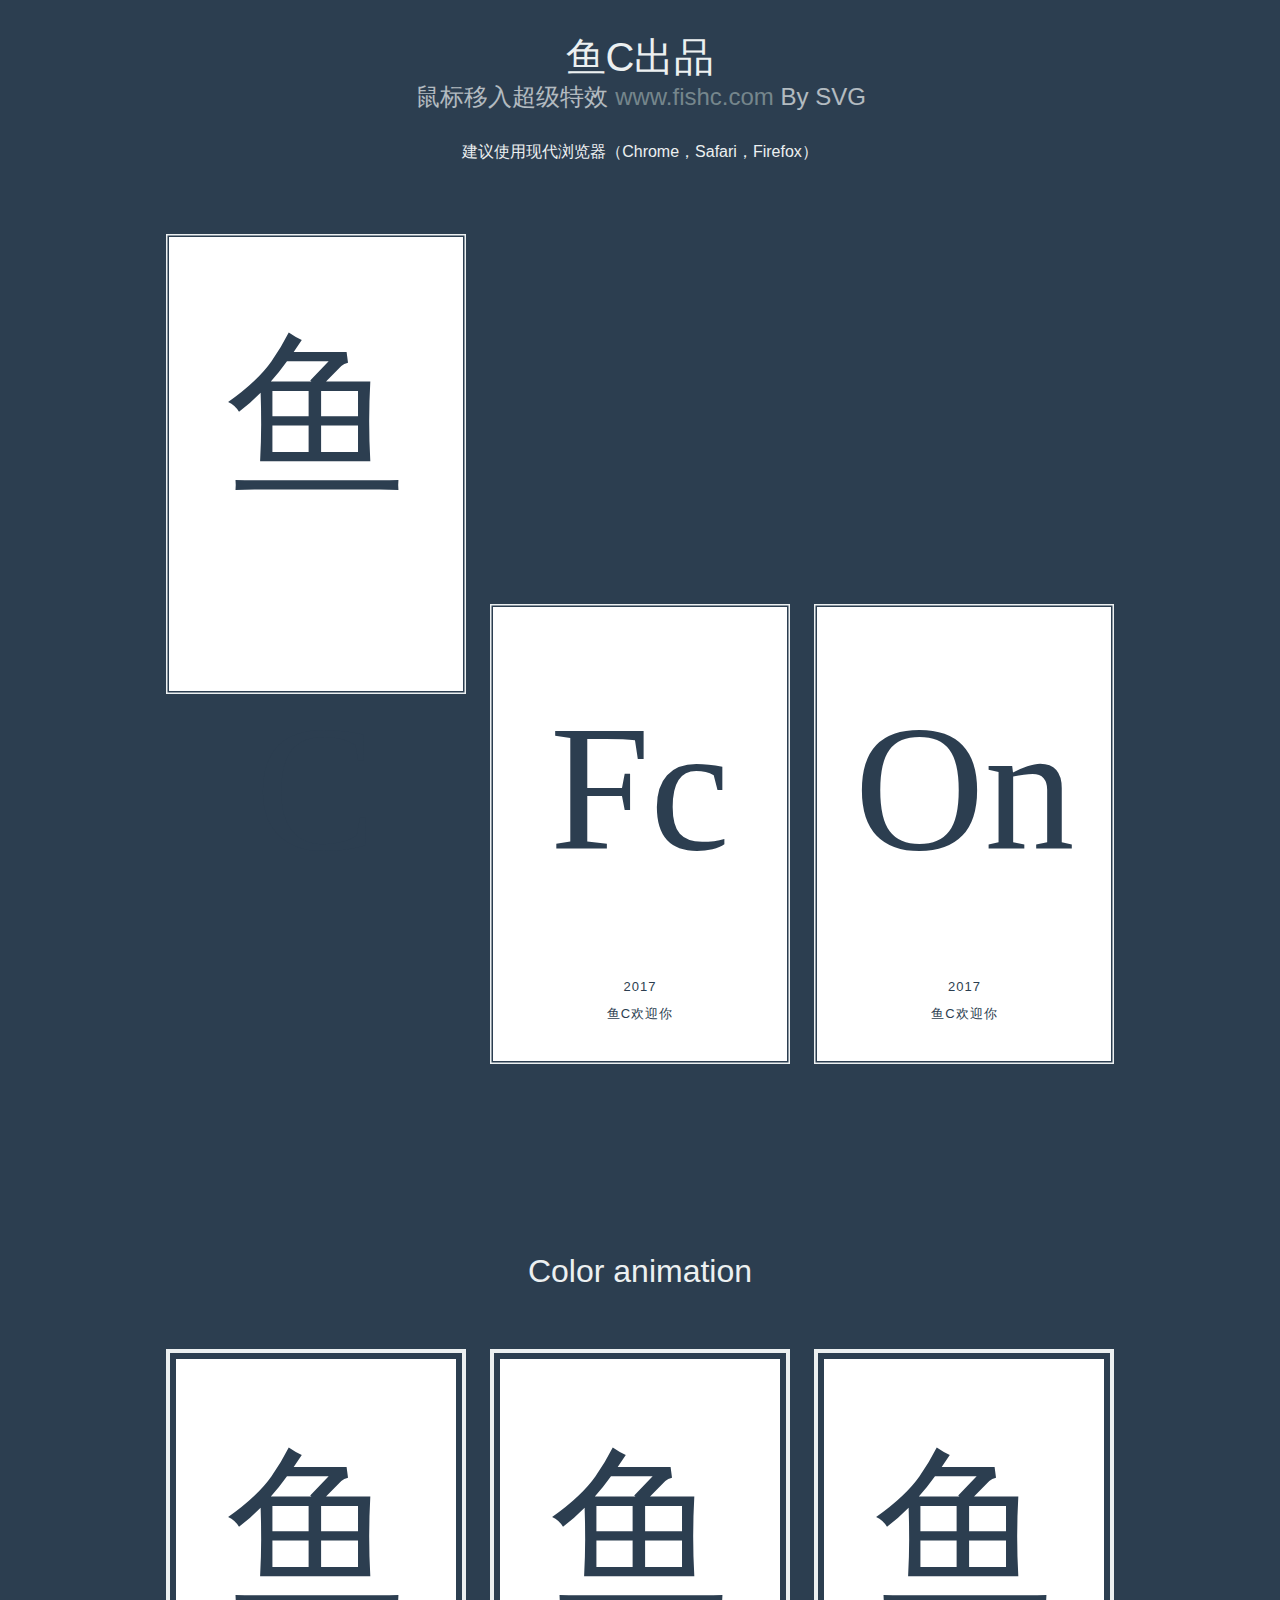
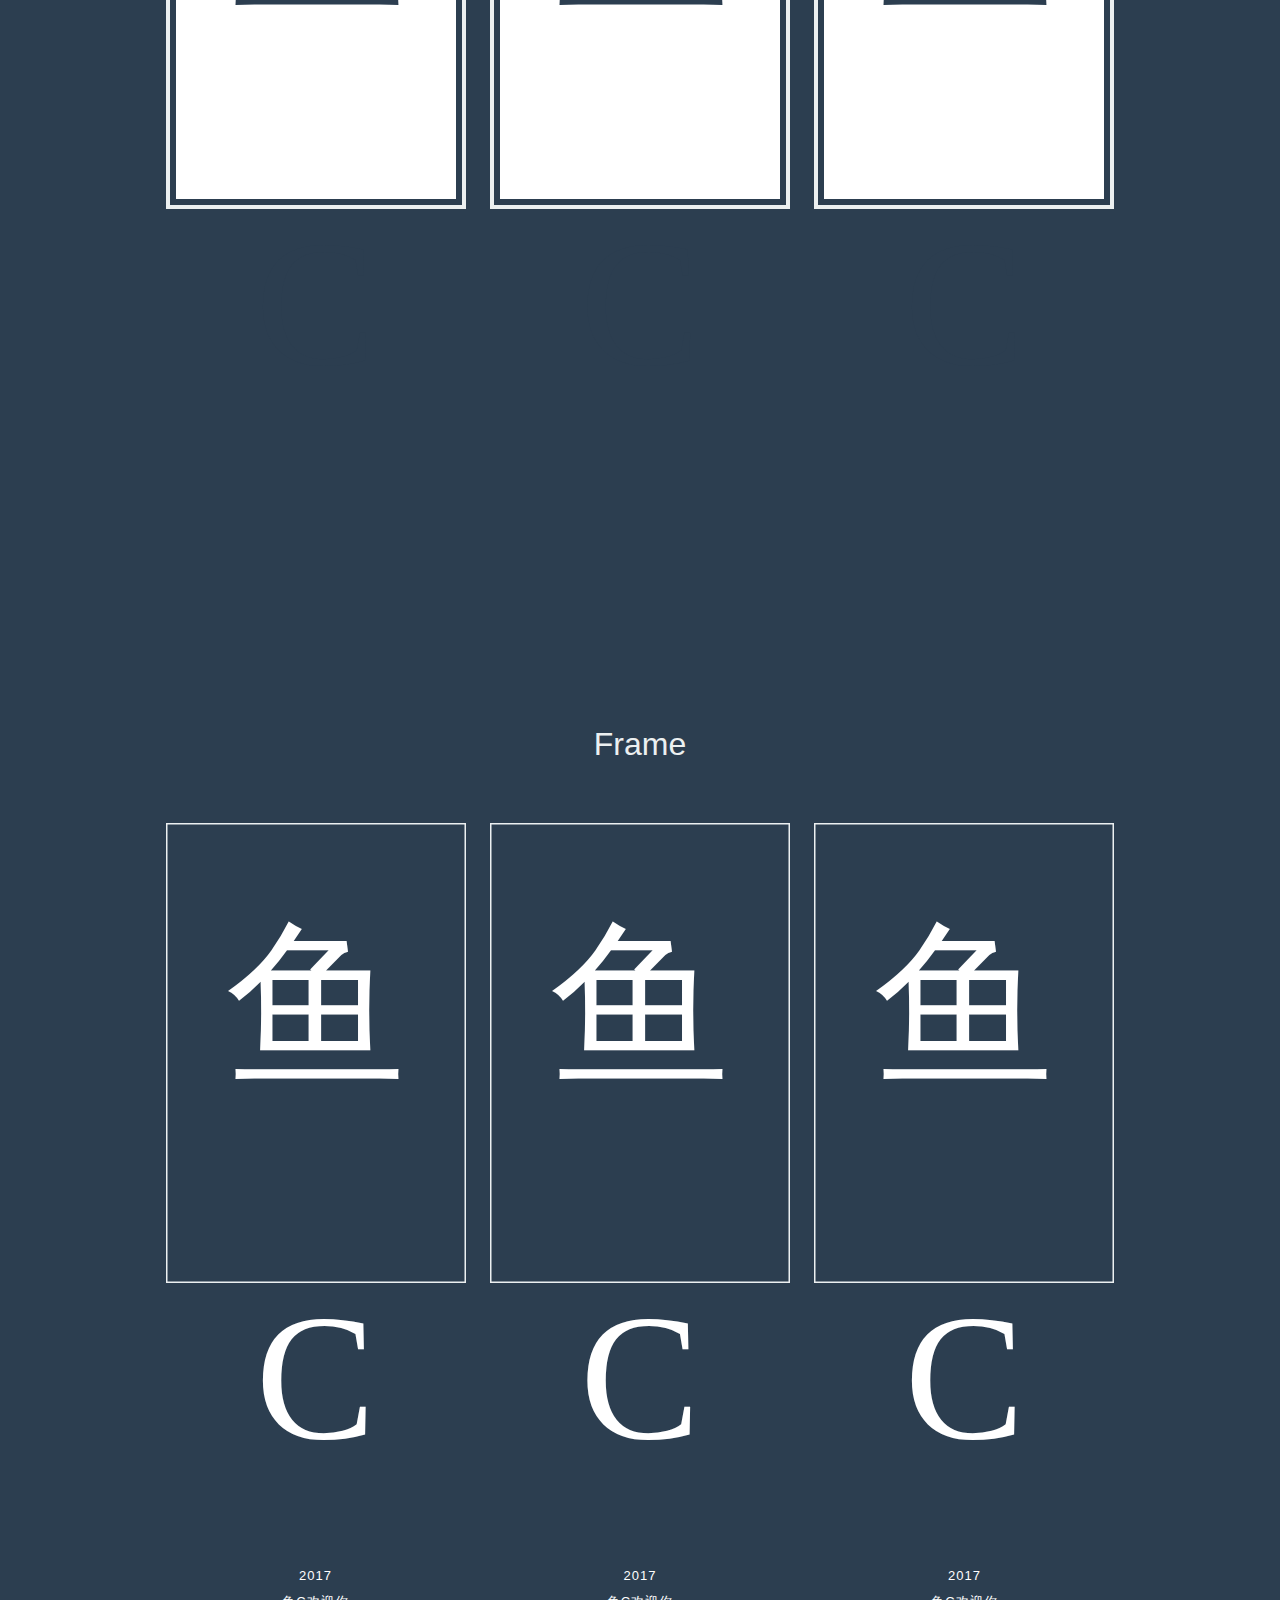
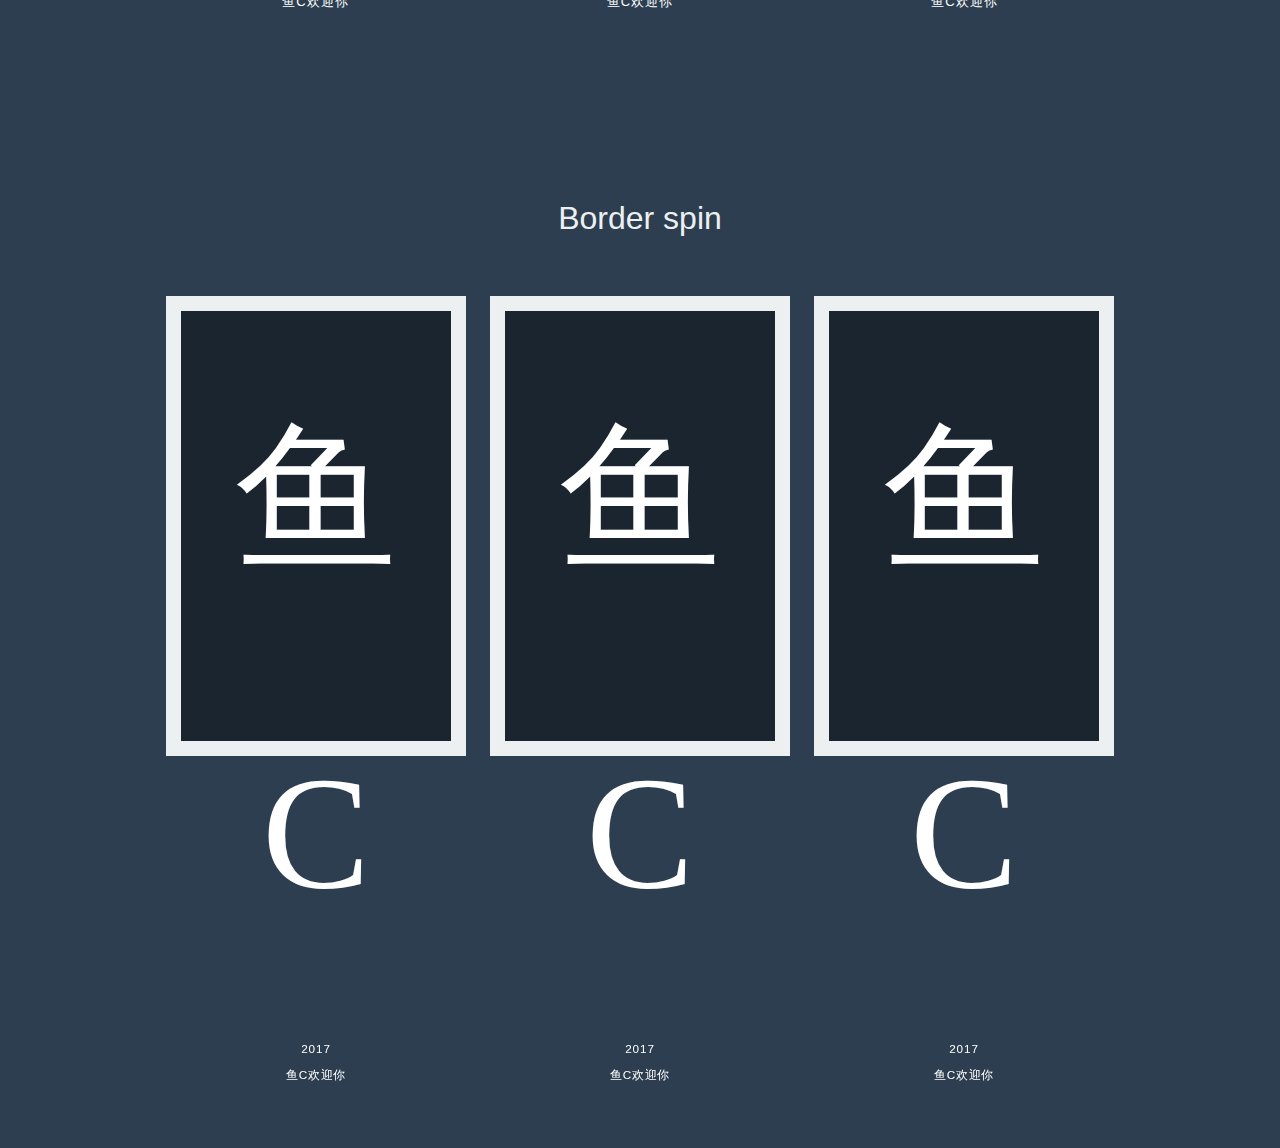
==== 1/index.html @ 470ca996 "1-svg-移入移出特效" ====
<!DOCTYPE html>
<html lang="en" class="no-js">
	<head>
		<meta charset="UTF-8" />
		<meta name="viewport" content="width=device-width, initial-scale=1">
		<title>鱼C出品</title>
		<link rel="stylesheet" type="text/css" href="css/normalize.css" />
		<link rel="stylesheet" type="text/css" href="css/demo.css" />
		<link rel="stylesheet" type="text/css" href="css/component.css" />

	</head>
	<body>
		<div class="container">
			<!-- Top Navigation -->
			<header class="codrops-header">
		    <h1>鱼C出品<span>鼠标移入超级特效 <a href="www.fishc.com">www.fishc.com</a> By SVG</span></h1>
				<p>建议使用现代浏览器（Chrome，Safari，Firefox）</p>
			</header>

			<!--效果1-->
			<section class="demo-1">
				<div class="grid">
					<div class="box">
						<svg xmlns="http://www.w3.org/2000/svg" width="100%" height="100%">
							<line class="top" x1="0" y1="0" x2="900" y2="0"/>
							<line class="left" x1="0" y1="460" x2="0" y2="-920"/>
							<line class="bottom" x1="300" y1="460" x2="-600" y2="460"/>
							<line class="right" x1="300" y1="0" x2="300" y2="1380"/>
						</svg>
						<h3>鱼C</h3>
						<span>2017</span>
						<span>鱼C欢迎你</span>
					</div>
					<div class="box">
						<svg xmlns="http://www.w3.org/2000/svg" width="100%" height="100%">
							<line class="top" x1="0" y1="0" x2="900" y2="0"/>
							<line class="left" x1="0" y1="460" x2="0" y2="-920"/>
							<line class="bottom" x1="300" y1="460" x2="-600" y2="460"/>
							<line class="right" x1="300" y1="0" x2="300" y2="1380"/>
						</svg>
						<h3>Fc</h3>
						<span>2017</span>
						<span>鱼C欢迎你</span>
					</div>
					<div class="box">
						<svg xmlns="http://www.w3.org/2000/svg" width="100%" height="100%">
							<line class="top" x1="0" y1="0" x2="900" y2="0"/>
							<line class="left" x1="0" y1="460" x2="0" y2="-920"/>
							<line class="bottom" x1="300" y1="460" x2="-600" y2="460"/>
							<line class="right" x1="300" y1="0" x2="300" y2="1380"/>
						</svg>
						<h3>On</h3>
						<span>2017</span>
						<span>鱼C欢迎你</span>
					</div>
				</div><!-- /grid -->
			</section>


			<!--效果2-->
			<section class="demo-2">
				<h2>Color animation</h2>
				<div class="grid">
					<div class="box">
						<svg xmlns="http://www.w3.org/2000/svg" width="100%" height="100%">
							<line class="top" x1="0" y1="0" x2="900" y2="0"/>
							<line class="left" x1="0" y1="460" x2="0" y2="-920"/>
							<line class="bottom" x1="300" y1="460" x2="-600" y2="460"/>
							<line class="right" x1="300" y1="0" x2="300" y2="1380"/>
						</svg>
						<h3>鱼C</h3>
						<span>2017</span>
						<span>鱼C欢迎你</span>
					</div>
					<div class="box">
						<svg xmlns="http://www.w3.org/2000/svg" width="100%" height="100%">
							<line class="top" x1="0" y1="0" x2="900" y2="0"/>
							<line class="left" x1="0" y1="460" x2="0" y2="-920"/>
							<line class="bottom" x1="300" y1="460" x2="-600" y2="460"/>
							<line class="right" x1="300" y1="0" x2="300" y2="1380"/>
						</svg>
						<h3>鱼C</h3>
						<span>2017</span>
						<span>鱼C欢迎你</span>
					</div>
					<div class="box">
						<svg xmlns="http://www.w3.org/2000/svg" width="100%" height="100%">
							<line class="top" x1="0" y1="0" x2="900" y2="0"/>
							<line class="left" x1="0" y1="460" x2="0" y2="-920"/>
							<line class="bottom" x1="300" y1="460" x2="-600" y2="460"/>
							<line class="right" x1="300" y1="0" x2="300" y2="1380"/>
						</svg>
						<h3>鱼C</h3>
						<span>2017</span>
						<span>鱼C欢迎你</span>
					</div>
				</div><!-- /grid -->
			</section>

			<!--效果3-->
			<section class="demo-3">
				<h2>Frame</h2>
				<div class="grid">
					<div class="box">
						<svg xmlns="http://www.w3.org/2000/svg" width="100%" height="100%">
							<line class="top" x1="0" y1="0" x2="900" y2="0"/>
							<line class="left" x1="0" y1="460" x2="0" y2="-920"/>
							<line class="bottom" x1="300" y1="460" x2="-600" y2="460"/>
							<line class="right" x1="300" y1="0" x2="300" y2="1380"/>
						</svg>
						<h3>鱼C</h3>
						<span>2017</span>
						<span>鱼C欢迎你</span>
					</div>
					<div class="box">
						<svg xmlns="http://www.w3.org/2000/svg" width="100%" height="100%">
							<line class="top" x1="0" y1="0" x2="900" y2="0"/>
							<line class="left" x1="0" y1="460" x2="0" y2="-920"/>
							<line class="bottom" x1="300" y1="460" x2="-600" y2="460"/>
							<line class="right" x1="300" y1="0" x2="300" y2="1380"/>
						</svg>
						<h3>鱼C</h3>
						<span>2017</span>
						<span>鱼C欢迎你</span>
					</div>
					<div class="box">
						<svg xmlns="http://www.w3.org/2000/svg" width="100%" height="100%">
							<line class="top" x1="0" y1="0" x2="900" y2="0"/>
							<line class="left" x1="0" y1="460" x2="0" y2="-920"/>
							<line class="bottom" x1="300" y1="460" x2="-600" y2="460"/>
							<line class="right" x1="300" y1="0" x2="300" y2="1380"/>
						</svg>
						<h3>鱼C</h3>
						<span>2017</span>
						<span>鱼C欢迎你</span>
					</div>
				</div><!-- /grid -->
			</section>

			<!--效果4-->
			<section class="demo-4">
				<h2>Border spin</h2>
				<div class="grid">
					<div class="box">
						<svg xmlns="http://www.w3.org/2000/svg" width="100%" height="100%">
							<line class="top" x1="0" y1="0" x2="900" y2="0"/>
							<line class="left" x1="0" y1="460" x2="0" y2="-920"/>
							<line class="bottom" x1="300" y1="460" x2="-600" y2="460"/>
							<line class="right" x1="300" y1="0" x2="300" y2="1380"/>
						</svg>
						<h3>鱼C</h3>
						<span>2017</span>
						<span>鱼C欢迎你</span>
					</div>
					<div class="box">
						<svg xmlns="http://www.w3.org/2000/svg" width="100%" height="100%">
							<line class="top" x1="0" y1="0" x2="900" y2="0"/>
							<line class="left" x1="0" y1="460" x2="0" y2="-920"/>
							<line class="bottom" x1="300" y1="460" x2="-600" y2="460"/>
							<line class="right" x1="300" y1="0" x2="300" y2="1380"/>
						</svg>
						<h3>鱼C</h3>
						<span>2017</span>
						<span>鱼C欢迎你</span>
					</div>
					<div class="box">
						<svg xmlns="http://www.w3.org/2000/svg" width="100%" height="100%">
							<line class="top" x1="0" y1="0" x2="900" y2="0"/>
							<line class="left" x1="0" y1="460" x2="0" y2="-920"/>
							<line class="bottom" x1="300" y1="460" x2="-600" y2="460"/>
							<line class="right" x1="300" y1="0" x2="300" y2="1380"/>
						</svg>
						<h3>鱼C</h3>
						<span>2017</span>
						<span>鱼C欢迎你</span>
					</div>
				</div><!-- /grid -->
			</section>


		</div><!-- /container -->


	</body>
</html>
---- 1/css/demo.css ----
@font-face {
	font-weight: normal;
	font-style: normal;
	font-family: 'codropsicons';
	src:url('../fonts/codropsicons/codropsicons.eot');
	src:url('../fonts/codropsicons/codropsicons.eot?#iefix') format('embedded-opentype'),
		url('../fonts/codropsicons/codropsicons.woff') format('woff'),
		url('../fonts/codropsicons/codropsicons.ttf') format('truetype'),
		url('../fonts/codropsicons/codropsicons.svg#codropsicons') format('svg');
}

*, *:after, *:before { -webkit-box-sizing: border-box; -moz-box-sizing: border-box; box-sizing: border-box; }
.clearfix:before, .clearfix:after { content: ''; display: table; }
.clearfix:after { clear: both; }

body {
	background: #2c3e50;
	color: #ecf0f1;
	font-size: 100%;
	line-height: 1.25;
	font-family: 'Lato', Arial, sans-serif;
}

a {
	color: #95a5a6;
	text-decoration: none;
	outline: none;
}

a:hover, a:focus {
	color: #fff;
}

.codrops-header {
	margin: 0 auto;
	padding: 2em;
	text-align: center;
}

.codrops-header h1 {
	margin: 0;
	font-weight: 300;
	font-size: 2.5em;
}

.codrops-header h1 span {
	display: block;
	padding: 0 0 0.6em 0.1em;
	font-size: 0.6em;
	opacity: 0.7;
}

/* To Navigation Style */
.codrops-top {
	width: 100%;
	text-transform: uppercase;
	font-weight: 700;
	font-size: 0.69em;
	line-height: 2.2;
}

.codrops-top a {
	display: inline-block;
	padding: 0 1em;
	text-decoration: none;
	letter-spacing: 1px;
}

.codrops-top span.right {
	float: right;
}

.codrops-top span.right a {
	display: block;
	float: left;
}

.codrops-icon:before {
	margin: 0 4px;
	text-transform: none;
	font-weight: normal;
	font-style: normal;
	font-variant: normal;
	font-family: 'codropsicons';
	line-height: 1;
	speak: none;
	-webkit-font-smoothing: antialiased;
}

.codrops-icon-drop:before {
	content: "\e001";
}

.codrops-icon-prev:before {
	content: "\e004";
}

section {
	padding: 4em 2em;
	text-align: center;
}

section h2 {
	font-weight: 300;
	font-size: 2em;
	padding: 1em 0;
}

.codrops-header + section {
	padding-top: 1.5em;
}

.related p {
	font-size: 1.5em;
}

.related > a {
	background: rgba(0,0,0,0.05);
	display: inline-block;
	text-align: center;
	margin: 20px 10px;
	padding: 25px;
	-webkit-transition: color 0.3s, background-color 0.3s;
	transition: color 0.3s, background-color 0.3s;
}

.related a:hover {
	background-color: rgba(0,0,0,0.4);
}

.related a img {
	max-width: 100%;
	opacity: 0.8;
	-webkit-transition: opacity 0.3s;
	transition: opacity 0.3s;
}

.related a:hover img,
.related a:active img {
	opacity: 1;
}

.related a h3 {
	margin: 0;
	padding: 0.5em 0 0.3em;
	max-width: 300px;
	text-align: left;
}

@media screen and (max-width: 25em) {

	.codrops-icon span {
		display: none;
	}

}
---- 1/css/component.css ----
.box {
	width: 300px;
	height: 460px;
	position: relative;
	background: rgba(255,255,255,1);
	display: inline-block;
	margin: 0 10px;
	cursor: pointer;
	color: #2c3e50;
	box-shadow: inset 0 0 0 3px #2c3e50;
	-webkit-transition: background 0.4s 0.5s;
	transition: background 0.4s 0.5s;
}

.box:hover {
	background: rgba(255,255,255,0);
	-webkit-transition-delay: 0s;
	transition-delay: 0s;
}

.box h3 {
	font-family: "Ruthie", cursive;
	font-size: 180px;
	line-height: 370px;
	margin: 0;
	font-weight: 400;
	width: 100%;
}

.box span {
	display: block;
	font-weight: 400;
	text-transform: uppercase;
	letter-spacing: 1px;
	font-size: 13px;
	padding: 5px;
}

.box h3,
.box span {
	-webkit-transition: color 0.4s 0.5s;
	transition: color 0.4s 0.5s;
}

.box:hover h3,
.box:hover span {
	color: #fff;
	-webkit-transition-delay: 0s;
	transition-delay: 0s;
}

.box svg {
	position: absolute;
	top: 0;
	left: 0;
}

.box svg line {
	stroke-width: 3;
	stroke: #ecf0f1;
	fill: none;
	-webkit-transition: all .8s ease-in-out;
	transition: all .8s ease-in-out;
}

.box:hover svg line {
	-webkit-transition-delay: 0.1s;
	transition-delay: 0.1s;
}

.box svg line.top,
.box svg line.bottom {
	stroke-dasharray: 330 240; 
}

.box svg line.left,
.box svg line.right {
	stroke-dasharray: 490 400;
}

.box:hover svg line.top {
	-webkit-transform: translateX(-600px);
	transform: translateX(-600px);
}

.box:hover svg line.bottom {
	-webkit-transform: translateX(600px);
	transform: translateX(600px);
}

.box:hover svg line.left {
	-webkit-transform: translateY(920px);
	transform: translateY(920px);
}

.box:hover svg line.right {
	-webkit-transform: translateY(-920px);
	transform: translateY(-920px);
}

/* Alternatives */

/* Color */
.demo-2 .box {
	box-shadow: inset 0 0 0 10px #2c3e50;
}

.demo-2 .box:hover h3,
.demo-2 .box:hover span {
	color: #fe6f83;
}

.demo-2 .box svg line {
	stroke-width: 8;
}

.demo-2 .box:hover svg line {
	stroke: #fe6f83;
}

/* Frame */
.demo-3 .box {
	background: rgba(0,0,0,0);
	color: #fff;
	box-shadow: none;
	-webkit-transition: background 0.3s;
	transition: background 0.3s;
}

.demo-3 .box:hover {
	background: rgba(0,0,0,0.4);
}

.demo-3 .box h3,
.demo-3 .box span {
	-webkit-transition: none;
	transition: none;
}

.demo-3 .box svg line {
	-webkit-transition: all .5s;
	transition: all .5s;
}

.demo-3 .box:hover svg line {
	stroke-width: 10;
	-webkit-transition-delay: 0s;
	transition-delay: 0s;
}

.demo-3 .box:hover svg line.top {
	-webkit-transform: translateX(-300px);
	transform: translateX(-300px);
}

.demo-3 .box:hover svg line.bottom {
	-webkit-transform: translateX(300px);
	transform: translateX(300px);
}

.demo-3 .box:hover svg line.left {
	-webkit-transform: translateY(460px);
	transform: translateY(460px);
}

.demo-3 .box:hover svg line.right {
	-webkit-transform: translateY(-460px);
	transform: translateY(-460px);
}

/* Spin */
.demo-4 .box {
	box-shadow: none;
	background: rgba(0,0,0,0.4);
	-webkit-transition: none;
	transition: none;
	color: #fff;
}

.demo-4 .box h3,
.demo-4 .box span {
	-webkit-transform: scale(0.9);
	transform: scale(0.9);
	-webkit-backface-visibility: hidden;
	backface-visibility: hidden;
	-webkit-transition: -webkit-transform 0.5s;
	transition: transform 0.5s;
}

.demo-4 .box:hover h3,
.demo-4 .box:hover span {
	-webkit-transform: scale(1);
	transform: scale(1);
}

.demo-4 .box svg line {
	stroke-width: 30;
	-webkit-transition: all .4s;
	transition: all .4s;
}

.demo-4 .box:hover svg line {
	-webkit-transition-delay: 0s;
	transition-delay: 0s;
}

.demo-4 .box:hover svg line {
	stroke-width: 0;
}

.demo-4 .box svg line.top,
.demo-4 .box svg line.bottom {
	stroke-dasharray: 300; 
}

.demo-4 .box svg line.left,
.demo-4 .box svg line.right {
	stroke-dasharray: 460;
}

.demo-4 .box:hover svg line.top {
	-webkit-transform: translateX(-300px);
	transform: translateX(-300px);
}

.demo-4 .box:hover svg line.bottom {
	-webkit-transform: translateX(300px);
	transform: translateX(300px);
}

.demo-4 .box:hover svg line.left {
	-webkit-transform: translateY(460px);
	transform: translateY(460px);
}

.demo-4 .box:hover svg line.right {
	-webkit-transform: translateY(-460px);
	transform: translateY(-460px);
}
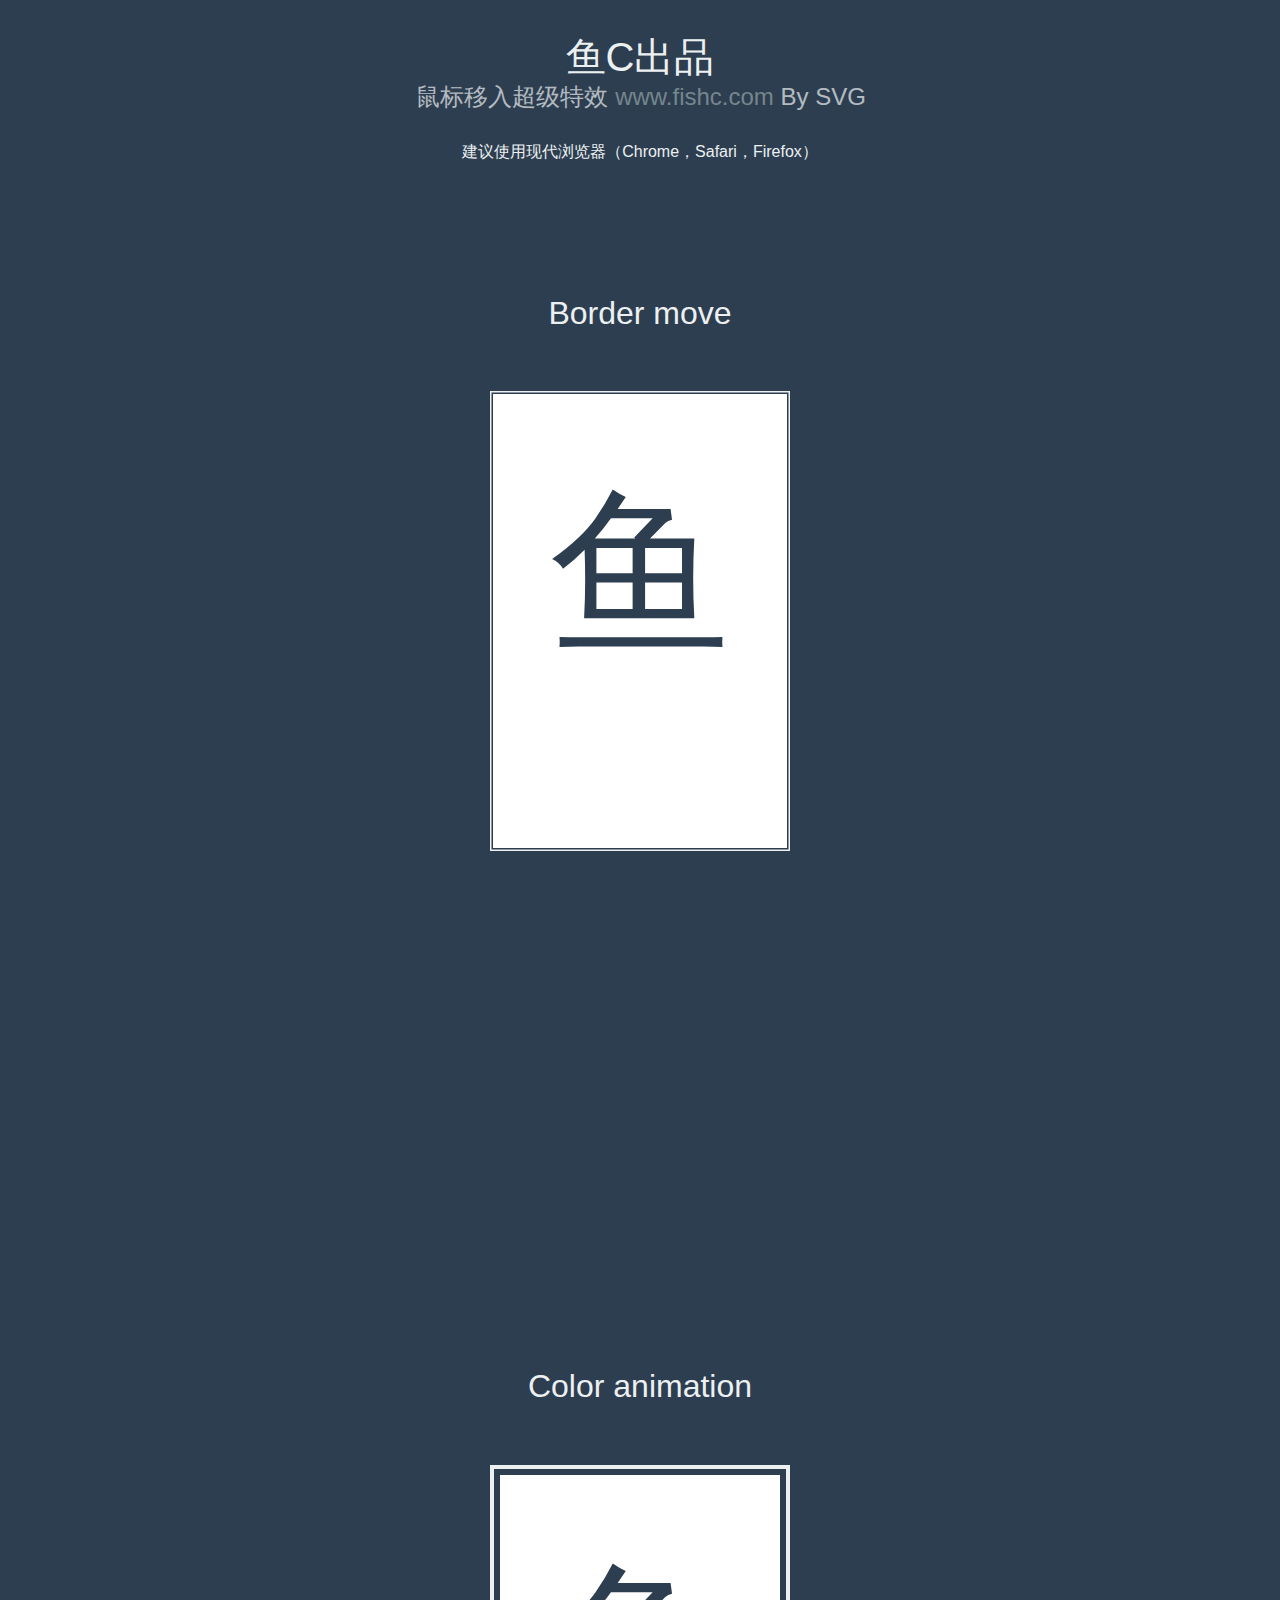
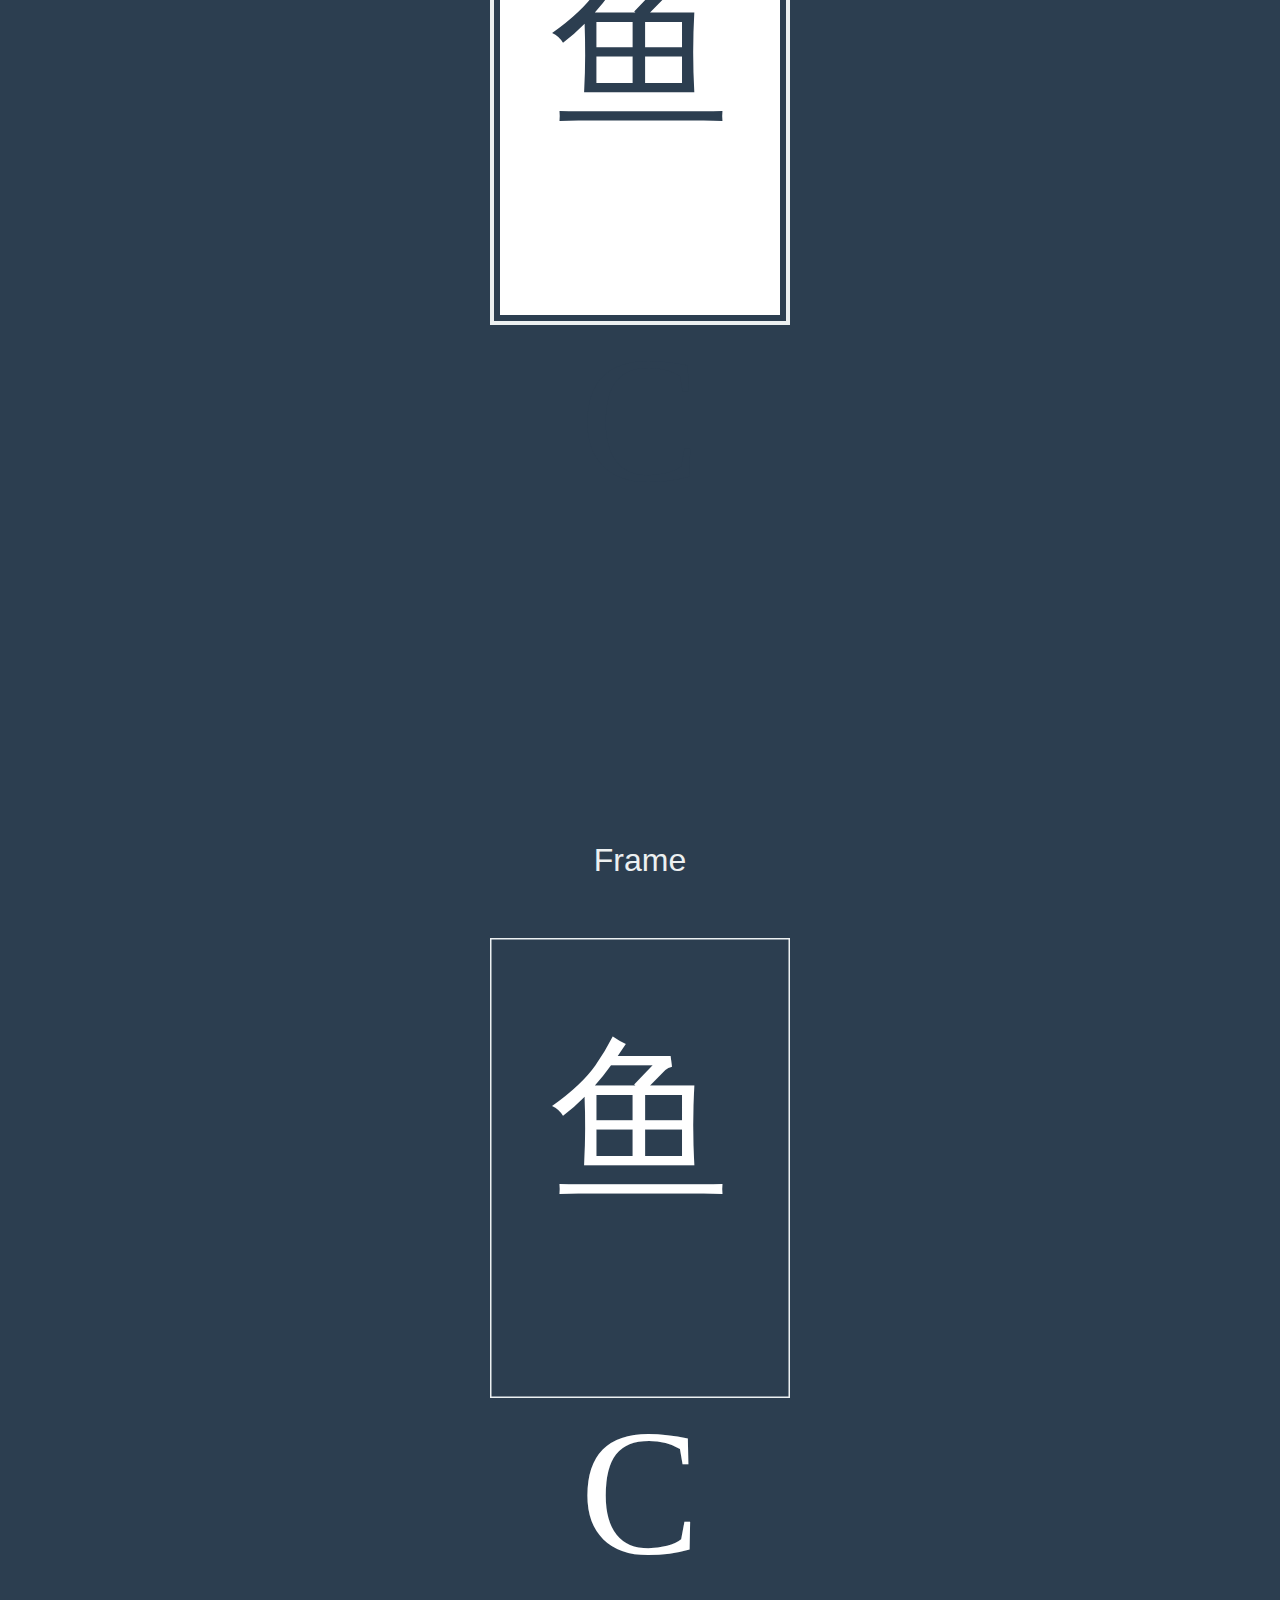
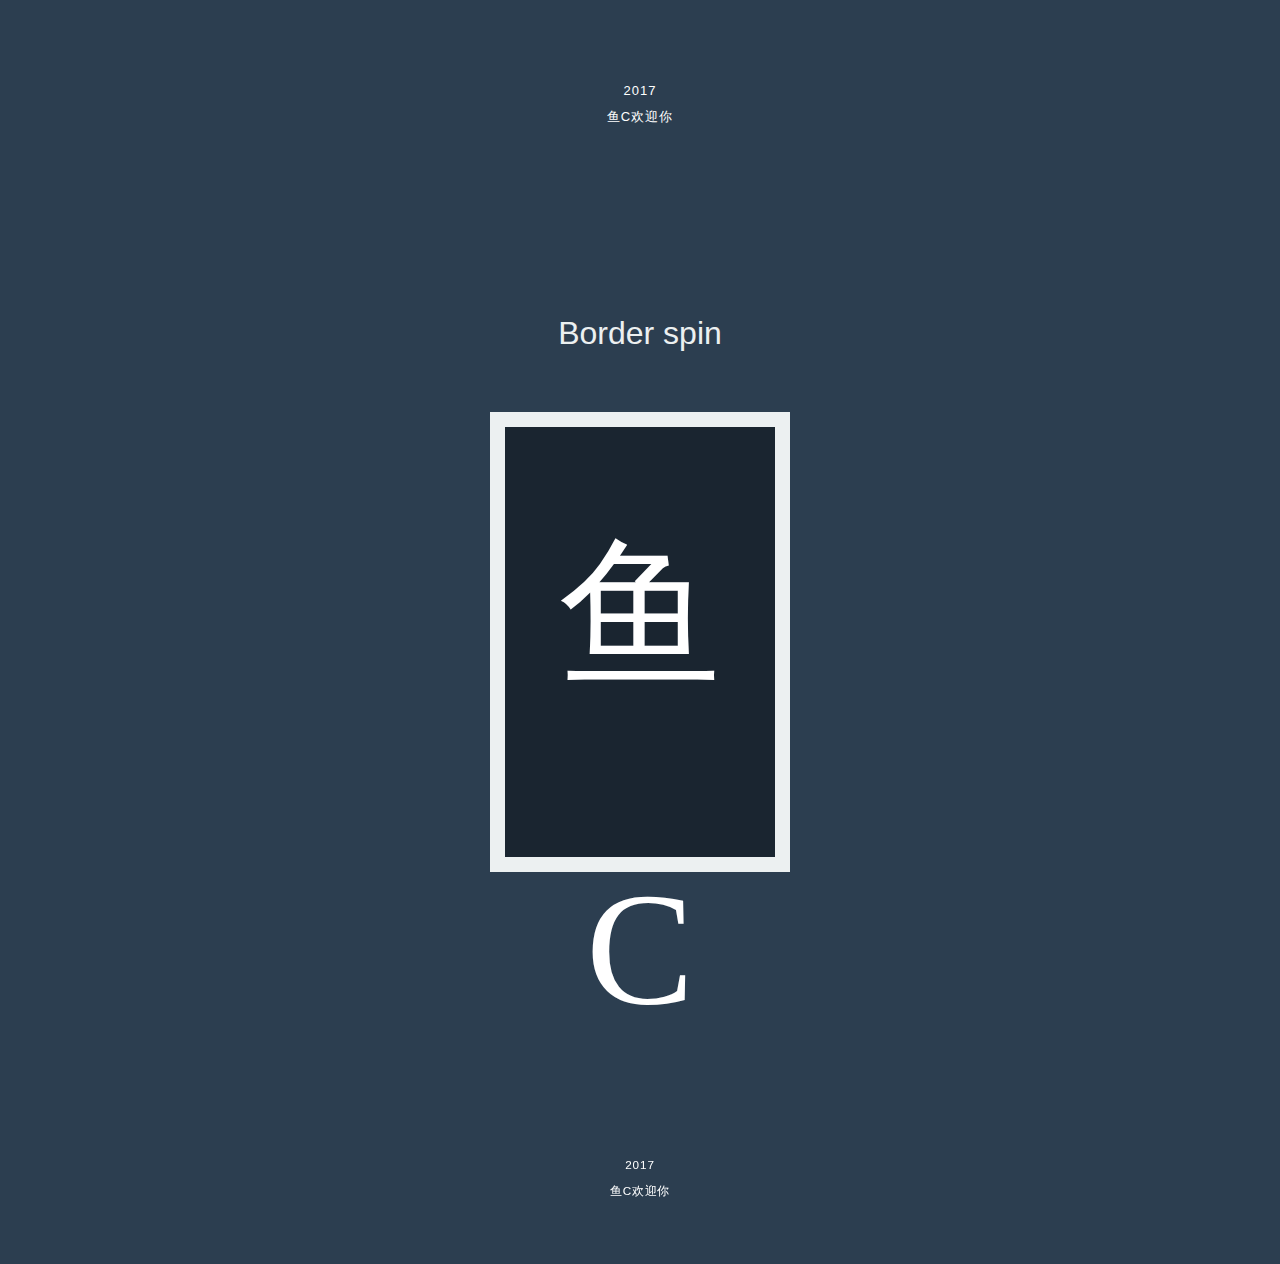
==== commit 1b9ce55e: "easy" ====
--- a/1/index.html
+++ b/1/index.html
@@ -19,6 +19,7 @@
 
 			<!--效果1-->
 			<section class="demo-1">
+				<h2>Border move</h2>
 				<div class="grid">
 					<div class="box">
 						<svg xmlns="http://www.w3.org/2000/svg" width="100%" height="100%">
@@ -31,28 +32,6 @@
 						<span>2017</span>
 						<span>鱼C欢迎你</span>
 					</div>
-					<div class="box">
-						<svg xmlns="http://www.w3.org/2000/svg" width="100%" height="100%">
-							<line class="top" x1="0" y1="0" x2="900" y2="0"/>
-							<line class="left" x1="0" y1="460" x2="0" y2="-920"/>
-							<line class="bottom" x1="300" y1="460" x2="-600" y2="460"/>
-							<line class="right" x1="300" y1="0" x2="300" y2="1380"/>
-						</svg>
-						<h3>Fc</h3>
-						<span>2017</span>
-						<span>鱼C欢迎你</span>
-					</div>
-					<div class="box">
-						<svg xmlns="http://www.w3.org/2000/svg" width="100%" height="100%">
-							<line class="top" x1="0" y1="0" x2="900" y2="0"/>
-							<line class="left" x1="0" y1="460" x2="0" y2="-920"/>
-							<line class="bottom" x1="300" y1="460" x2="-600" y2="460"/>
-							<line class="right" x1="300" y1="0" x2="300" y2="1380"/>
-						</svg>
-						<h3>On</h3>
-						<span>2017</span>
-						<span>鱼C欢迎你</span>
-					</div>
 				</div><!-- /grid -->
 			</section>
 
@@ -61,28 +40,6 @@
 			<section class="demo-2">
 				<h2>Color animation</h2>
 				<div class="grid">
-					<div class="box">
-						<svg xmlns="http://www.w3.org/2000/svg" width="100%" height="100%">
-							<line class="top" x1="0" y1="0" x2="900" y2="0"/>
-							<line class="left" x1="0" y1="460" x2="0" y2="-920"/>
-							<line class="bottom" x1="300" y1="460" x2="-600" y2="460"/>
-							<line class="right" x1="300" y1="0" x2="300" y2="1380"/>
-						</svg>
-						<h3>鱼C</h3>
-						<span>2017</span>
-						<span>鱼C欢迎你</span>
-					</div>
-					<div class="box">
-						<svg xmlns="http://www.w3.org/2000/svg" width="100%" height="100%">
-							<line class="top" x1="0" y1="0" x2="900" y2="0"/>
-							<line class="left" x1="0" y1="460" x2="0" y2="-920"/>
-							<line class="bottom" x1="300" y1="460" x2="-600" y2="460"/>
-							<line class="right" x1="300" y1="0" x2="300" y2="1380"/>
-						</svg>
-						<h3>鱼C</h3>
-						<span>2017</span>
-						<span>鱼C欢迎你</span>
-					</div>
 					<div class="box">
 						<svg xmlns="http://www.w3.org/2000/svg" width="100%" height="100%">
 							<line class="top" x1="0" y1="0" x2="900" y2="0"/>
@@ -112,28 +69,6 @@
 						<span>2017</span>
 						<span>鱼C欢迎你</span>
 					</div>
-					<div class="box">
-						<svg xmlns="http://www.w3.org/2000/svg" width="100%" height="100%">
-							<line class="top" x1="0" y1="0" x2="900" y2="0"/>
-							<line class="left" x1="0" y1="460" x2="0" y2="-920"/>
-							<line class="bottom" x1="300" y1="460" x2="-600" y2="460"/>
-							<line class="right" x1="300" y1="0" x2="300" y2="1380"/>
-						</svg>
-						<h3>鱼C</h3>
-						<span>2017</span>
-						<span>鱼C欢迎你</span>
-					</div>
-					<div class="box">
-						<svg xmlns="http://www.w3.org/2000/svg" width="100%" height="100%">
-							<line class="top" x1="0" y1="0" x2="900" y2="0"/>
-							<line class="left" x1="0" y1="460" x2="0" y2="-920"/>
-							<line class="bottom" x1="300" y1="460" x2="-600" y2="460"/>
-							<line class="right" x1="300" y1="0" x2="300" y2="1380"/>
-						</svg>
-						<h3>鱼C</h3>
-						<span>2017</span>
-						<span>鱼C欢迎你</span>
-					</div>
 				</div><!-- /grid -->
 			</section>
 
@@ -141,28 +76,6 @@
 			<section class="demo-4">
 				<h2>Border spin</h2>
 				<div class="grid">
-					<div class="box">
-						<svg xmlns="http://www.w3.org/2000/svg" width="100%" height="100%">
-							<line class="top" x1="0" y1="0" x2="900" y2="0"/>
-							<line class="left" x1="0" y1="460" x2="0" y2="-920"/>
-							<line class="bottom" x1="300" y1="460" x2="-600" y2="460"/>
-							<line class="right" x1="300" y1="0" x2="300" y2="1380"/>
-						</svg>
-						<h3>鱼C</h3>
-						<span>2017</span>
-						<span>鱼C欢迎你</span>
-					</div>
-					<div class="box">
-						<svg xmlns="http://www.w3.org/2000/svg" width="100%" height="100%">
-							<line class="top" x1="0" y1="0" x2="900" y2="0"/>
-							<line class="left" x1="0" y1="460" x2="0" y2="-920"/>
-							<line class="bottom" x1="300" y1="460" x2="-600" y2="460"/>
-							<line class="right" x1="300" y1="0" x2="300" y2="1380"/>
-						</svg>
-						<h3>鱼C</h3>
-						<span>2017</span>
-						<span>鱼C欢迎你</span>
-					</div>
 					<div class="box">
 						<svg xmlns="http://www.w3.org/2000/svg" width="100%" height="100%">
 							<line class="top" x1="0" y1="0" x2="900" y2="0"/>
